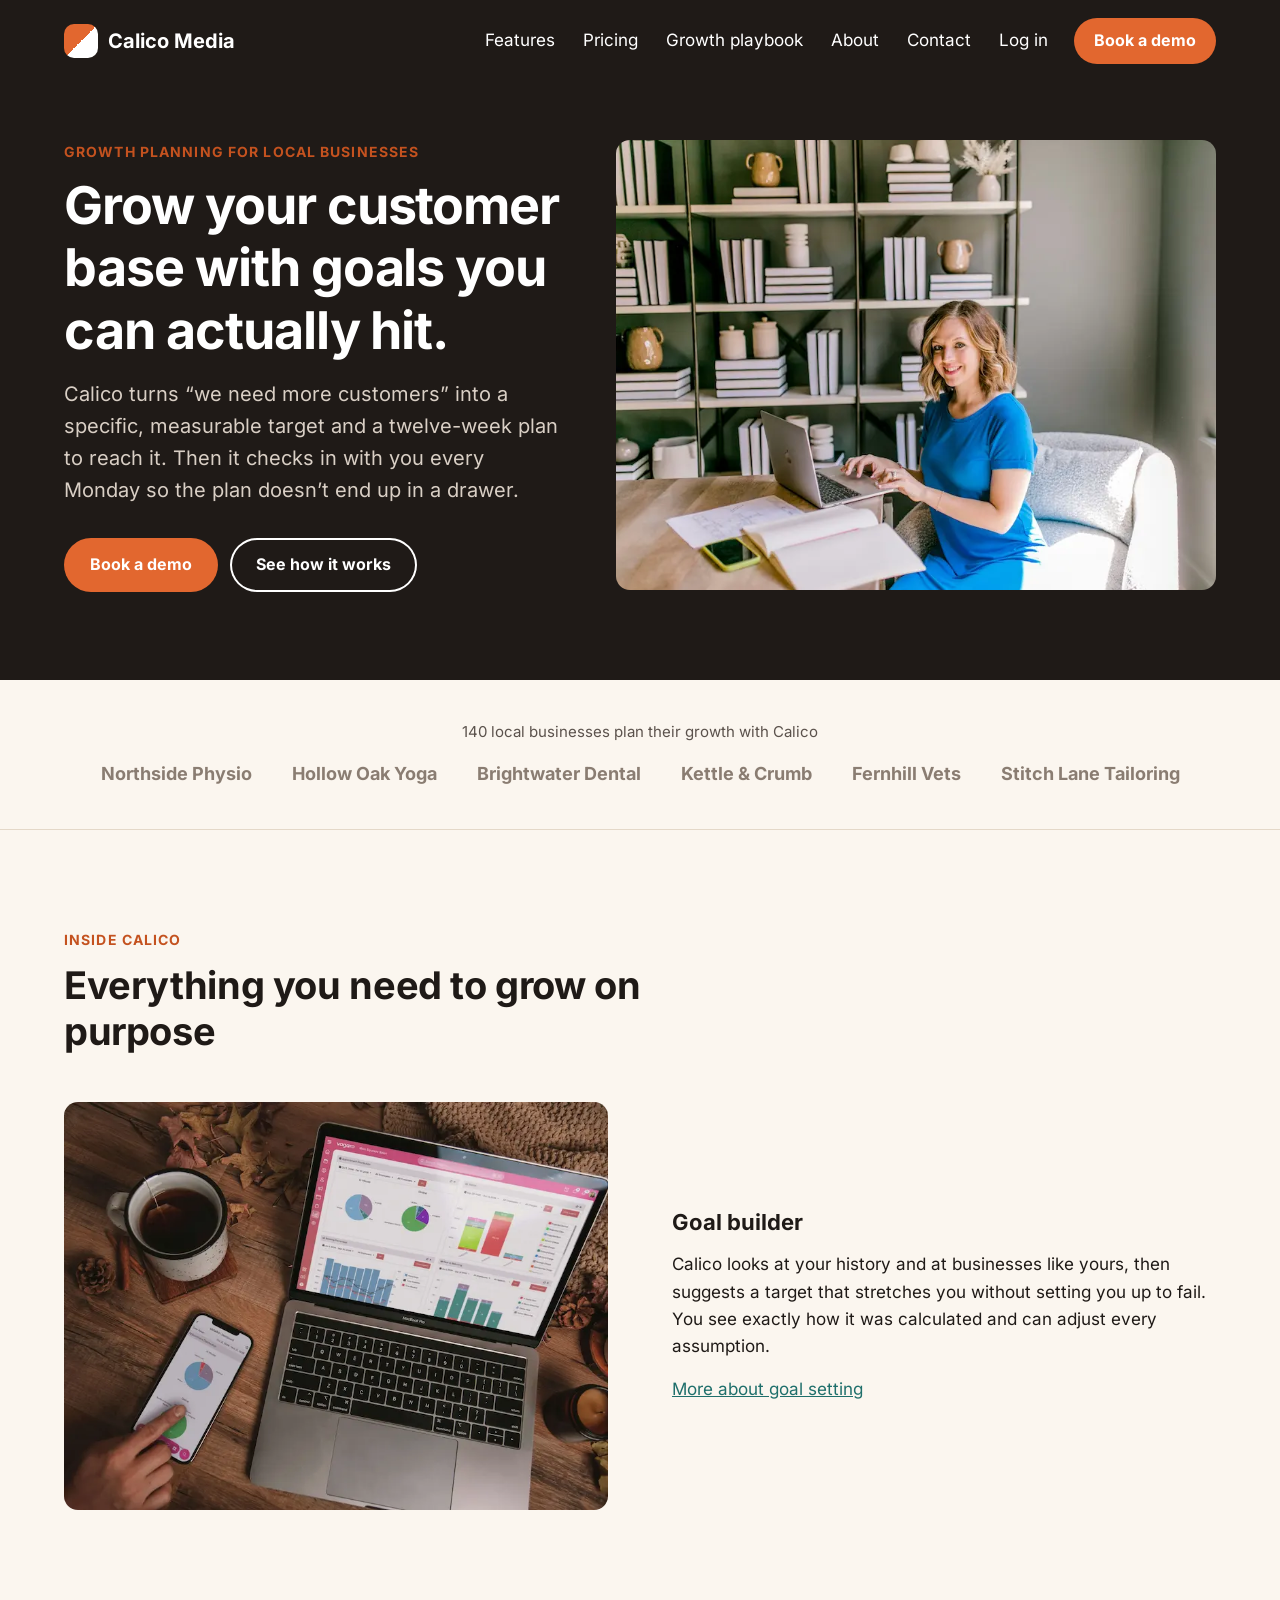
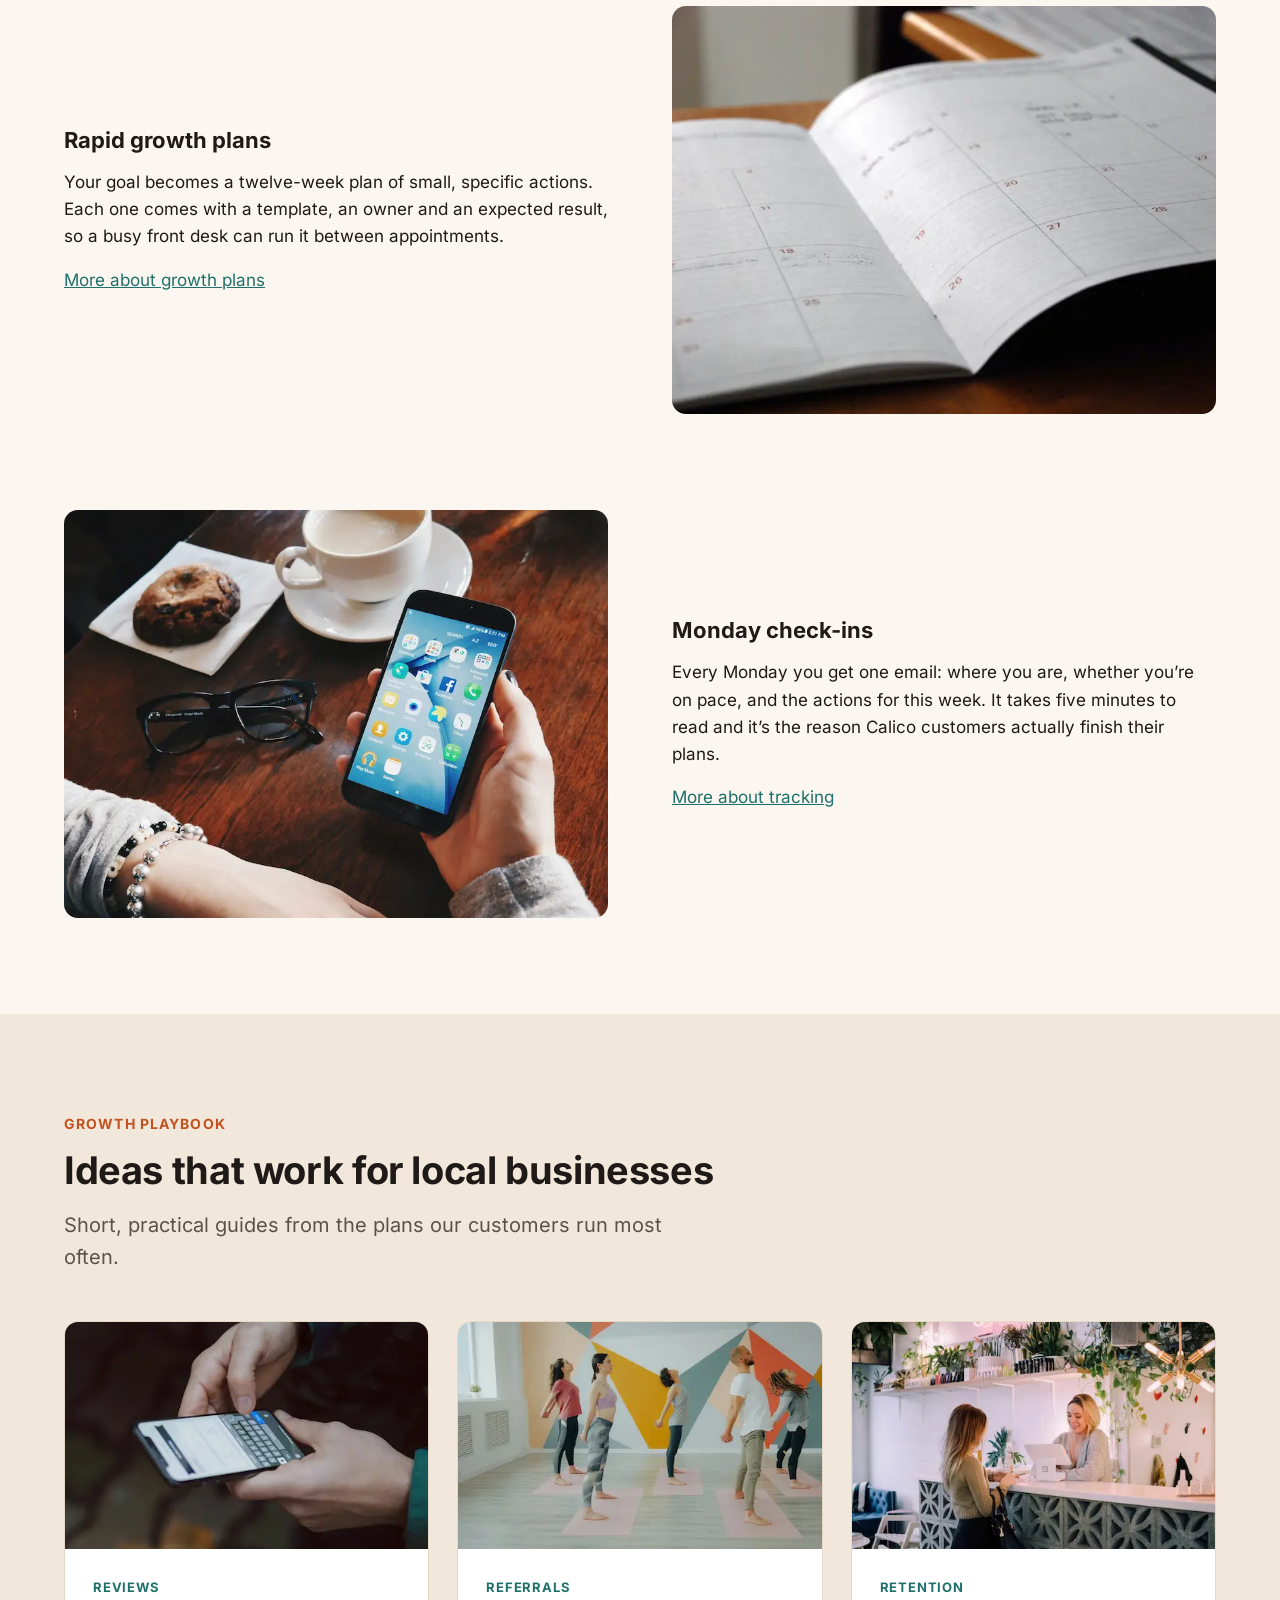
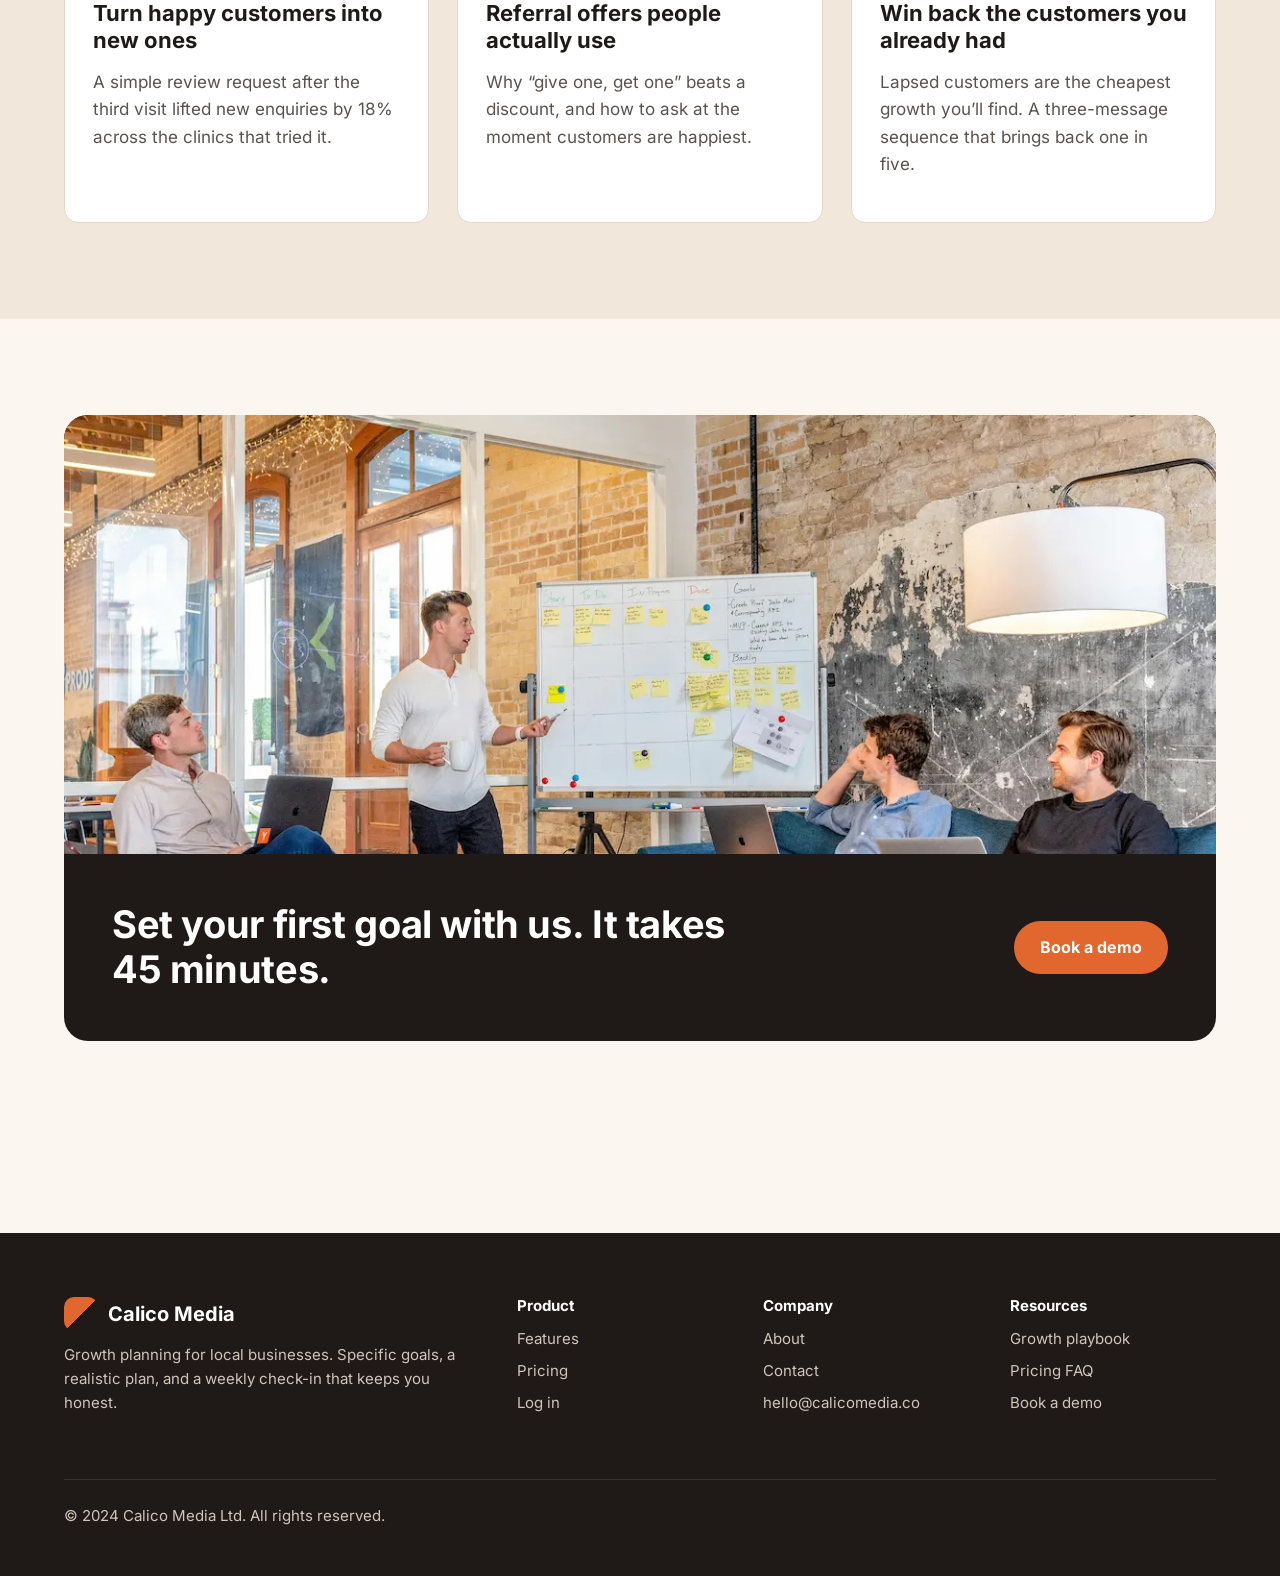
==== public/index.html @ 3d948ba3 "Optimize homepage images, fonts, and page weight" ====
<!DOCTYPE html>
<html lang="en">
<head>
  <meta charset="utf-8">
  <meta name="viewport" content="width=device-width, initial-scale=1">
  <title>Calico Media | Growth planning for local businesses</title>
  <meta name="description" content="Calico helps local businesses grow their customer base with specific, measurable, realistic goals and a rapid growth plan you can run every week.">
  <link rel="stylesheet" href="css/styles.css">
</head>
<body>
  <header class="site-header site-header--home">
    <div class="container">
      <a class="logo" href="index.html"><span class="logo-mark"></span>Calico Media</a>
      <nav aria-label="Main">
        <ul class="nav-links">
          <li><a href="features.html">Features</a></li>
          <li><a href="pricing.html">Pricing</a></li>
          <li><a href="#playbook">Growth playbook</a></li>
          <li><a href="about.html">About</a></li>
          <li><a href="contact.html">Contact</a></li>
          <li><a href="https://app.calicomedia.co/login">Log in</a></li>
          <li><a class="btn" href="contact.html">Book a demo</a></li>
        </ul>
      </nav>
    </div>
  </header>

  <main>
    <section class="hero">
      <div class="container hero-inner">
        <div class="hero-text">
          <span class="eyebrow">Growth planning for local businesses</span>
          <h1>Grow your customer base with goals you can actually hit.</h1>
          <p class="lead">Calico turns &ldquo;we need more customers&rdquo; into a specific, measurable target and a twelve-week plan to reach it. Then it checks in with you every Monday so the plan doesn&rsquo;t end up in a drawer.</p>
          <div class="hero-actions">
            <a class="btn" href="contact.html">Book a demo</a>
            <a class="btn btn--ghost" href="features.html">See how it works</a>
          </div>
        </div>
        <div class="hero-media">
  <img class="hero-image"
    src="images/hero-weekly-plan-800.webp"
    srcset="
      images/hero-weekly-plan-480.webp 480w,
      images/hero-weekly-plan-800.webp 800w,
      images/hero-weekly-plan-1200.webp 1200w
    "
    sizes="(max-width: 480px) calc(100vw - 32px),
           (max-width: 768px) calc(100vw - 48px),
           600px"
    alt="A business owner at her desk with a laptop and an open planner"
    fetchpriority="high">
</div>
</div>
</section>

    <section class="trust">
      <div class="container">
        <p>140 local businesses plan their growth with Calico</p>
        <ul class="trust-list">
          <li>Northside Physio</li>
          <li>Hollow Oak Yoga</li>
          <li>Brightwater Dental</li>
          <li>Kettle &amp; Crumb</li>
          <li>Fernhill Vets</li>
          <li>Stitch Lane Tailoring</li>
        </ul>
      </div>
    </section>

    <section class="section">
      <div class="container">
        <div class="section-intro">
          <span class="eyebrow">Inside Calico</span>
          <h2>Everything you need to grow on purpose</h2>
        </div>

        <div class="feature-row">
          <div class="feature-media">
            <img src="images/feature-goal-builder-800.webp"
             srcset="images/feature-goal-builder-480.webp 480w,
             images/feature-goal-builder-800.webp 800w,
             images/feature-goal-builder-1200.webp 1200w"
      sizes="(max-width: 480px) calc(100vw - 32px),
             (max-width: 768px) calc(100vw - 48px),
             (max-width: 1200px) calc(50vw - 56px),
             544px"
      alt="Growth charts on a laptop and phone beside a cup of tea"
      loading="lazy">
          </div>
          <div>
            <h3>Goal builder</h3>
            <p>Calico looks at your history and at businesses like yours, then suggests a target that stretches you without setting you up to fail. You see exactly how it was calculated and can adjust every assumption.</p>
            <a href="features.html">More about goal setting</a>
          </div>
        </div>

        <div class="feature-row feature-row--reverse">
          <div class="feature-media">
            <img
            src="images/feature-growth-plan-800.webp"
            srcset="
              images/feature-growth-plan-480.webp 480w,
              images/feature-growth-plan-800.webp 800w,
              images/feature-growth-plan-1200.webp 1200w
            "
            sizes="(max-width: 480px) calc(100vw - 32px),
                    (max-width: 768px) calc(100vw - 48px),
                    (max-width: 1200px) calc(50vw - 56px),
                    544px"
            alt="An open planner showing the weeks ahead"
            loading="lazy">
          </div>
          <div>
            <h3>Rapid growth plans</h3>
            <p>Your goal becomes a twelve-week plan of small, specific actions. Each one comes with a template, an owner and an expected result, so a busy front desk can run it between appointments.</p>
            <a href="features.html">More about growth plans</a>
          </div>
        </div>

        <div class="feature-row">
          <div class="feature-media">
            <img
            src="images/feature-monday-checkin-800.webp"
            srcset="
              images/feature-monday-checkin-480.webp 480w,
              images/feature-monday-checkin-800.webp 800w,
              images/feature-monday-checkin-1200.webp 1200w
            "
            sizes="(max-width: 480px) calc(100vw - 32px),
                    (max-width: 768px) calc(100vw - 48px),
                    (max-width: 1200px) calc(50vw - 56px),
                    544px"
            alt="Checking a phone over coffee on a Monday morning"
            loading="lazy">
          </div>
          <div>
            <h3>Monday check-ins</h3>
            <p>Every Monday you get one email: where you are, whether you&rsquo;re on pace, and the actions for this week. It takes five minutes to read and it&rsquo;s the reason Calico customers actually finish their plans.</p>
            <a href="features.html">More about tracking</a>
          </div>
        </div>
      </div>
    </section>

    <section class="section section--sand" id="playbook">
      <div class="container">
        <div class="section-intro">
          <span class="eyebrow">Growth playbook</span>
          <h2>Ideas that work for local businesses</h2>
          <p class="lead">Short, practical guides from the plans our customers run most often.</p>
        </div>
        <div class="playbook-grid">
          <article class="card">
            <img src="images/playbook-reviews-800.webp"
              srcset="
                images/playbook-reviews-480.webp 480w,
                images/playbook-reviews-800.webp 800w,
                images/playbook-reviews-1200.webp 1200w
              "
              sizes="(max-width: 480px) calc(100vw - 32px),
                    (max-width: 675px) calc(100vw - 48px),
                    (max-width: 1003px) calc(50vw - 38px),
                    (max-width: 1200px) calc((100vw - 104px) / 3),
                    365px"
              alt="A customer typing a review on their phone"
              loading="lazy">
            <div class="card-body">
              <span class="card-tag">Reviews</span>
              <h3>Turn happy customers into new ones</h3>
              <p>A simple review request after the third visit lifted new enquiries by 18% across the clinics that tried it.</p>
            </div>
          </article>
          <article class="card">
            <img src="images/playbook-referrals-800.webp"
                srcset="
                  images/playbook-referrals-480.webp 480w,
                  images/playbook-referrals-800.webp 800w,
                  images/playbook-referrals-1200.webp 1200w"
                sizes="(max-width: 480px) calc(100vw - 32px),
                      (max-width: 675px) calc(100vw - 48px),
                      (max-width: 1003px) calc(50vw - 38px),
                      (max-width: 1200px) calc((100vw - 104px) / 3),
                      365px"
                alt="A group class stretching together in a yoga studio"
                loading="lazy">
            <div class="card-body">
              <span class="card-tag">Referrals</span>
              <h3>Referral offers people actually use</h3>
              <p>Why &ldquo;give one, get one&rdquo; beats a discount, and how to ask at the moment customers are happiest.</p>
            </div>
          </article>
          <article class="card">
            <img src="images/playbook-rebooking-800.webp"
              srcset="
                images/playbook-rebooking-480.webp 480w,
                images/playbook-rebooking-800.webp 800w,
                images/playbook-rebooking-1200.webp 1200w"
              sizes="(max-width: 480px) calc(100vw - 32px),
                    (max-width: 675px) calc(100vw - 48px),
                    (max-width: 1003px) calc(50vw - 38px),
                    (max-width: 1200px) calc((100vw - 104px) / 3),
                    365px"
              alt="A customer at the front desk booking her next visit"
              loading="lazy">
            <div class="card-body">
              <span class="card-tag">Retention</span>
              <h3>Win back the customers you already had</h3>
              <p>Lapsed customers are the cheapest growth you&rsquo;ll find. A three-message sequence that brings back one in five.</p>
            </div>
          </article>
        </div>
      </div>
    </section>
    <section class="section">
      <div class="container">
        <div class="cta-band">
          <img src="images/team-workshop-1200.webp"
              srcset="
                images/team-workshop-480.webp 480w,
                images/team-workshop-800.webp 800w,
                images/team-workshop-1200.webp 1200w"
              sizes="(max-width: 480px) calc(100vw - 32px),
                    (max-width: 1200px) calc(100vw - 48px),
                    1152px"
              alt="The Calico Media team planning around a whiteboard"
              loading="lazy">
          <div class="cta-body">
            <h2>Set your first goal with us. It takes 45 minutes.</h2>
            <a class="btn" href="contact.html">Book a demo</a>
          </div>
        </div>
      </div>
    </section>
  </main>

  <footer class="site-footer">
    <div class="container">
      <div class="footer-grid">
        <div>
          <a class="logo" href="index.html"><span class="logo-mark"></span>Calico Media</a>
          <p>Growth planning for local businesses. Specific goals, a realistic plan, and a weekly check-in that keeps you honest.</p>
        </div>
        <div>
          <h4>Product</h4>
          <ul>
            <li><a href="features.html">Features</a></li>
            <li><a href="pricing.html">Pricing</a></li>
            <li><a href="https://app.calicomedia.co/login">Log in</a></li>
          </ul>
        </div>
        <div>
          <h4>Company</h4>
          <ul>
            <li><a href="about.html">About</a></li>
            <li><a href="contact.html">Contact</a></li>
            <li><a href="mailto:hello@calicomedia.co">hello@calicomedia.co</a></li>
          </ul>
        </div>
        <div>
          <h4>Resources</h4>
          <ul>
            <li><a href="index.html#playbook">Growth playbook</a></li>
            <li><a href="pricing.html#faq">Pricing FAQ</a></li>
            <li><a href="contact.html">Book a demo</a></li>
          </ul>
        </div>
      </div>
      <div class="footer-bottom">
        <p>&copy; 2024 Calico Media Ltd. All rights reserved.</p>
      </div>
    </div>
  </footer>
</body>
</html>
---- public/css/styles.css ----
/* Calico Media marketing site */

/* Self-hosted fonts */

@font-face {
  font-family: 'Inter';
  src: url('../fonts/inter-v20-latin-regular.woff2') format('woff2');
  font-weight: 400;
  font-style: normal;
  font-display: swap;
}

@font-face {
  font-family: 'Inter';
  src: url('../fonts/inter-v20-latin-700.woff2') format('woff2');
  font-weight: 700;
  font-style: normal;
  font-display: swap;
}

:root {
  --ink: #1f1a17;
  --ink-soft: #5b524c;
  --cream: #fbf6ef;
  --sand: #f1e7da;
  --white: #ffffff;
  --orange: #e2672f;
  --orange-dark: #c4521f;
  --teal: #1f6f6b;
  --line: #e4d8c8;
  --radius: 14px;
}

*,
*::before,
*::after {
  box-sizing: border-box;
}

body {
  margin: 0;
  font-family: 'Inter', -apple-system, BlinkMacSystemFont, 'Segoe UI', sans-serif;
  font-weight: 400;
  font-size: 17px;
  line-height: 1.6;
  color: var(--ink);
  background: var(--cream);
}

h1,
h2,
h3,
h4 {
  font-weight: 700;
  line-height: 1.2;
  margin: 0 0 16px;
}

h1 {
  font-size: 52px;
  letter-spacing: -0.02em;
}

h2 {
  font-size: 38px;
  letter-spacing: -0.01em;
}

h3 {
  font-size: 22px;
}

p {
  margin: 0 0 16px;
}

a {
  color: var(--teal);
}

img {
  max-width: 100%;
}

.container {
  max-width: 1200px;
  margin: 0 auto;
  padding: 0 24px;
}

.section {
  padding: 96px 0;
}

.section--sand {
  background: var(--sand);
}

.eyebrow {
  display: inline-block;
  font-size: 14px;
  font-weight: 700;
  letter-spacing: 0.08em;
  text-transform: uppercase;
  color: var(--orange-dark);
  margin-bottom: 12px;
}

.lead {
  font-size: 20px;
  color: var(--ink-soft);
  max-width: 640px;
}

.section-intro {
  max-width: 680px;
  margin-bottom: 48px;
}

.btn {
  display: inline-block;
  padding: 14px 26px;
  border-radius: 999px;
  background: var(--orange);
  color: var(--white);
  font-weight: 700;
  text-decoration: none;
  border: 0;
  font-size: 16px;
  font-family: inherit;
  cursor: pointer;
}

.btn:hover {
  background: var(--orange-dark);
}

.btn--ghost {
  background: transparent;
  color: inherit;
  box-shadow: inset 0 0 0 2px currentColor;
}

.btn--ghost:hover {
  background: rgba(255, 255, 255, 0.1);
}

/* Header */

.site-header {
  background: var(--white);
  border-bottom: 1px solid var(--line);
}

.site-header .container {
  display: flex;
  flex-wrap: wrap;
  align-items: center;
  justify-content: space-between;
  gap: 12px 32px;
  padding-top: 18px;
  padding-bottom: 18px;
}

.logo {
  display: flex;
  align-items: center;
  gap: 10px;
  flex-shrink: 0;
  font-size: 20px;
  font-weight: 700;
  color: var(--ink);
  text-decoration: none;
}

.logo-mark {
  width: 34px;
  height: 34px;
  border-radius: 10px;
  background: linear-gradient(135deg, var(--orange) 0%, var(--orange) 50%, var(--ink) 50%, var(--ink) 100%);
}

.nav-links {
  display: flex;
  flex-wrap: wrap;
  align-items: center;
  gap: 8px 28px;
  list-style: none;
  margin: 0;
  padding: 0;
}

.nav-links a {
  color: var(--ink);
  text-decoration: none;
}

.nav-links a:hover,
.nav-links a[aria-current='page'] {
  color: var(--orange-dark);
}

.site-header--home {
  background: var(--ink);
  border-bottom: 0;
}

.site-header--home .logo,
.site-header--home .nav-links a {
  color: var(--white);
}

.site-header--home .logo-mark {
  background: linear-gradient(135deg, var(--orange) 0%, var(--orange) 50%, var(--white) 50%, var(--white) 100%);
}

.site-header--home .container {
  flex-wrap: nowrap;
}

.site-header--home nav {
  min-width: 0;
}

.site-header--home .nav-links {
  flex-wrap: nowrap;
  gap: 0;
}

.site-header--home .nav-links li {
  min-width: 0;
}

.site-header--home .nav-links a {
  display: block;
  padding: 0 14px;
  white-space: nowrap;
}

.site-header--home .nav-links li:last-child {
  flex-shrink: 0;
}

.site-header--home .nav-links .btn {
  margin-left: 12px;
  padding: 10px 20px;
}

/* Home hero */

.hero {
  background: var(--ink);
  color: var(--white);
  padding: 56px 0 88px;
}

.hero-inner {
  display: flex;
  align-items: center;
  gap: 56px;
}

.hero-text {
  flex: 1;
}

.hero-text .lead {
  color: #d9cfc5;
}

.hero-actions {
  display: flex;
  flex-wrap: wrap;
  gap: 12px;
  margin-top: 32px;
}

.hero-media {
  width: 600px;
  max-width: 100%;
  flex-shrink: 1;
  min-width: 0;
}

.hero-image {
  width: 100%;
  aspect-ratio: 4 / 3;
  object-fit: cover;
  border-radius: var(--radius);
  display: block;
}

/* Trust strip */

.trust {
  padding: 40px 0;
  border-bottom: 1px solid var(--line);
  text-align: center;
}

.trust p {
  color: var(--ink-soft);
  font-size: 15px;
}

.trust-list {
  display: flex;
  flex-wrap: wrap;
  justify-content: center;
  gap: 12px 40px;
  list-style: none;
  margin: 0;
  padding: 0;
  font-weight: 700;
  font-size: 18px;
  color: #8a7d72;
}

/* Steps */

.steps {
  display: grid;
  grid-template-columns: repeat(auto-fit, minmax(240px, 1fr));
  gap: 24px;
}

.step {
  background: var(--white);
  border: 1px solid var(--line);
  border-radius: var(--radius);
  padding: 32px;
}

.step-number {
  display: inline-flex;
  align-items: center;
  justify-content: center;
  width: 40px;
  height: 40px;
  border-radius: 50%;
  background: var(--sand);
  color: var(--orange-dark);
  font-weight: 700;
  margin-bottom: 16px;
}

/* Check list */

.check-list {
  list-style: none;
  margin: 24px 0 0;
  padding: 0;
}

.check-list li {
  position: relative;
  padding-left: 32px;
  margin-bottom: 14px;
}

.check-list li::before {
  content: '';
  position: absolute;
  left: 0;
  top: 6px;
  width: 16px;
  height: 16px;
  border-radius: 50%;
  background: var(--teal);
  box-shadow: inset 0 0 0 4px #cfe6e4;
}

/* FAQ */

.faq {
  max-width: 820px;
}

.faq details {
  border-top: 1px solid var(--line);
  padding: 20px 0;
}

.faq details:last-child {
  border-bottom: 1px solid var(--line);
}

.faq summary {
  font-weight: 700;
  font-size: 19px;
  cursor: pointer;
}

.faq details p {
  margin-top: 12px;
  color: var(--ink-soft);
}

/* Feature rows */

.feature-row {
  display: grid;
  grid-template-columns: 1fr 1fr;
  gap: 64px;
  align-items: center;
  margin-bottom: 96px;
}

.feature-row:last-child {
  margin-bottom: 0;
}

.feature-row--reverse .feature-media {
  order: 2;
}

.feature-media img {
  display: block;
  width: 100%;
  aspect-ratio: 4 / 3;
  object-fit: cover;
  border-radius: var(--radius);
}

/* Playbook */

.playbook-grid {
  display: grid;
  grid-template-columns: repeat(auto-fit, minmax(300px, 1fr));
  gap: 28px;
}

/* Card grid */

.card-grid {
  display: grid;
  grid-template-columns: repeat(3, 1fr);
  gap: 28px;
}

.card {
  background: var(--white);
  border: 1px solid var(--line);
  border-radius: var(--radius);
  overflow: hidden;
}

.card img {
  display: block;
  width: 100%;
  aspect-ratio: 16 / 10;
  object-fit: cover;
}

.card-body {
  padding: 24px 28px 28px;
}

.card-body p {
  color: var(--ink-soft);
}

.card-tag {
  font-size: 13px;
  font-weight: 700;
  text-transform: uppercase;
  letter-spacing: 0.06em;
  color: var(--teal);
}

.icon-dot {
  width: 44px;
  height: 44px;
  border-radius: 12px;
  background: var(--sand);
  margin-bottom: 18px;
  position: relative;
}

.icon-dot::after {
  content: '';
  position: absolute;
  inset: 13px;
  border-radius: 50%;
  background: var(--orange);
}

/* CTA band */

.cta-band {
  background: var(--ink);
  color: var(--white);
  border-radius: 24px;
  overflow: hidden;
}

.cta-band img {
  display: block;
  width: 100%;
  aspect-ratio: 21 / 8;
  object-fit: cover;
}

.cta-body {
  padding: 48px;
  display: flex;
  flex-wrap: wrap;
  align-items: center;
  justify-content: space-between;
  gap: 24px;
}

.cta-body h2 {
  margin: 0;
  max-width: 620px;
}

/* Page header (inner pages) */

.page-header {
  padding: 80px 0 56px;
  border-bottom: 1px solid var(--line);
}

/* Pricing */

.pricing-grid {
  display: grid;
  grid-template-columns: repeat(auto-fit, minmax(260px, 1fr));
  gap: 24px;
  align-items: stretch;
}

.pricing-card {
  background: var(--white);
  border: 1px solid var(--line);
  border-radius: var(--radius);
  padding: 36px 32px;
  display: flex;
  flex-direction: column;
}

.pricing-card--featured {
  border: 2px solid var(--orange);
  box-shadow: 0 24px 48px rgba(226, 103, 47, 0.14);
}

.plan-badge {
  align-self: flex-start;
  font-size: 13px;
  font-weight: 700;
  background: var(--orange);
  color: var(--white);
  border-radius: 999px;
  padding: 4px 12px;
  margin-bottom: 16px;
}

.price {
  font-size: 48px;
  font-weight: 700;
  margin: 8px 0 4px;
}

.price small {
  font-size: 17px;
  font-weight: 400;
  color: var(--ink-soft);
}

.pricing-card .check-list {
  flex: 1;
  margin-bottom: 28px;
}

.pricing-card .btn {
  text-align: center;
}

.pricing-note {
  margin-top: 32px;
  color: var(--ink-soft);
  font-size: 15px;
}

/* About */

.stats {
  display: grid;
  grid-template-columns: repeat(auto-fit, minmax(160px, 1fr));
  gap: 16px;
}

.stat {
  background: var(--white);
  border: 1px solid var(--line);
  border-radius: var(--radius);
  padding: 28px 20px;
}

.stat-number {
  display: block;
  font-size: 48px;
  font-weight: 700;
  color: var(--orange-dark);
}

.stat-label {
  display: block;
  font-size: 15px;
  color: var(--ink-soft);
}

.prose {
  max-width: 720px;
}

.team-grid {
  display: grid;
  grid-template-columns: repeat(auto-fit, minmax(220px, 1fr));
  gap: 24px;
}

.person {
  background: var(--white);
  border: 1px solid var(--line);
  border-radius: var(--radius);
  padding: 28px;
}

.avatar {
  width: 56px;
  height: 56px;
  border-radius: 50%;
  background: var(--sand);
  color: var(--orange-dark);
  display: flex;
  align-items: center;
  justify-content: center;
  font-weight: 700;
  margin-bottom: 16px;
}

.person p {
  color: var(--ink-soft);
  font-size: 15px;
  margin: 0;
}

/* Contact */

.contact-layout {
  display: grid;
  grid-template-columns: 3fr 2fr;
  gap: 64px;
}

.contact-form label {
  display: block;
  font-weight: 700;
  margin-bottom: 6px;
}

.contact-form input,
.contact-form textarea {
  display: block;
  width: 100%;
  font: inherit;
  padding: 12px 14px;
  border: 1px solid var(--line);
  border-radius: 10px;
  background: var(--white);
  margin-bottom: 20px;
}

.contact-form textarea {
  min-height: 160px;
  resize: vertical;
}

.form-status {
  margin-top: 16px;
  font-weight: 700;
}

.form-status--success {
  color: var(--teal);
}

.form-status--error {
  color: #b3261e;
}

.contact-aside {
  background: var(--white);
  border: 1px solid var(--line);
  border-radius: var(--radius);
  padding: 32px;
  align-self: start;
}

.contact-aside h3 {
  font-size: 18px;
  margin-top: 24px;
  margin-bottom: 6px;
}

.contact-aside h3:first-child {
  margin-top: 0;
}

.contact-aside p {
  color: var(--ink-soft);
  margin: 0;
}

/* Footer */

.site-footer {
  background: var(--ink);
  color: #cfc5bb;
  padding: 64px 0 32px;
  margin-top: 96px;
  font-size: 15px;
}

.footer-grid {
  display: grid;
  grid-template-columns: 2fr 1fr 1fr 1fr;
  gap: 40px;
}

.site-footer h4 {
  color: var(--white);
  font-size: 15px;
  margin-bottom: 12px;
}

.site-footer ul {
  list-style: none;
  margin: 0;
  padding: 0;
}

.site-footer li {
  margin-bottom: 8px;
}

.site-footer a {
  color: #cfc5bb;
  text-decoration: none;
}

.site-footer a:hover {
  color: var(--white);
}

.site-footer .logo {
  color: var(--white);
  margin-bottom: 12px;
}

.footer-bottom {
  border-top: 1px solid #3a322d;
  margin-top: 48px;
  padding-top: 24px;
}

@media (max-width: 768px) {
  /* Stack hero content */
.hero-inner {
  flex-direction: column-reverse;
  gap: 32px;
}

.hero-text,
.hero-media {
  width: 100%;
  min-width: 0;
}

/* Fix navigation */
.site-header--home .container {
  flex-wrap: wrap;
  justify-content: center;
}

.site-header--home nav {
  width: 100%;
}

.site-header--home .nav-links {
  flex-wrap: wrap;
  justify-content: center;
  gap: 12px;
}

.site-header--home .nav-links a {
  padding: 8px;
}

/* Feature cards */
  
  h1 {
    font-size: 40px;
  }

  h2 {
    font-size: 30px;
  }

  .section {
    padding: 64px 0;
  }

  .feature-row {
    grid-template-columns: 1fr;
    gap: 32px;
    margin-bottom: 64px;
  }

  .feature-row--reverse .feature-media {
    order: 0;
  }

  .card-grid {
    grid-template-columns: repeat(2, 1fr);
  }

  .contact-layout {
    grid-template-columns: 1fr;
    gap: 40px;
  }

  .footer-grid {
    grid-template-columns: 1fr 1fr;
  }
}
@media (max-width: 480px) {

/* Keep hero image within screen */
.hero-media {
  width: 100%;
}

.hero-image {
  width: 100%;
  height: auto;
}

/* Adjust navigation for phones */
.site-header--home .nav-links {
  gap: 8px;
}

.site-header--home .nav-links a {
  padding: 6px;
  font-size: 14px;
}

/* Reduce container padding */
.container {
  padding-left: 16px;
  padding-right: 16px;
}
  
  h1 {
    font-size: 34px;
  }

  .card-grid {
    grid-template-columns: 1fr;
  }

  .cta-body {
    padding: 32px 24px;
  }

  .footer-grid {
    grid-template-columns: 1fr;
  }
}
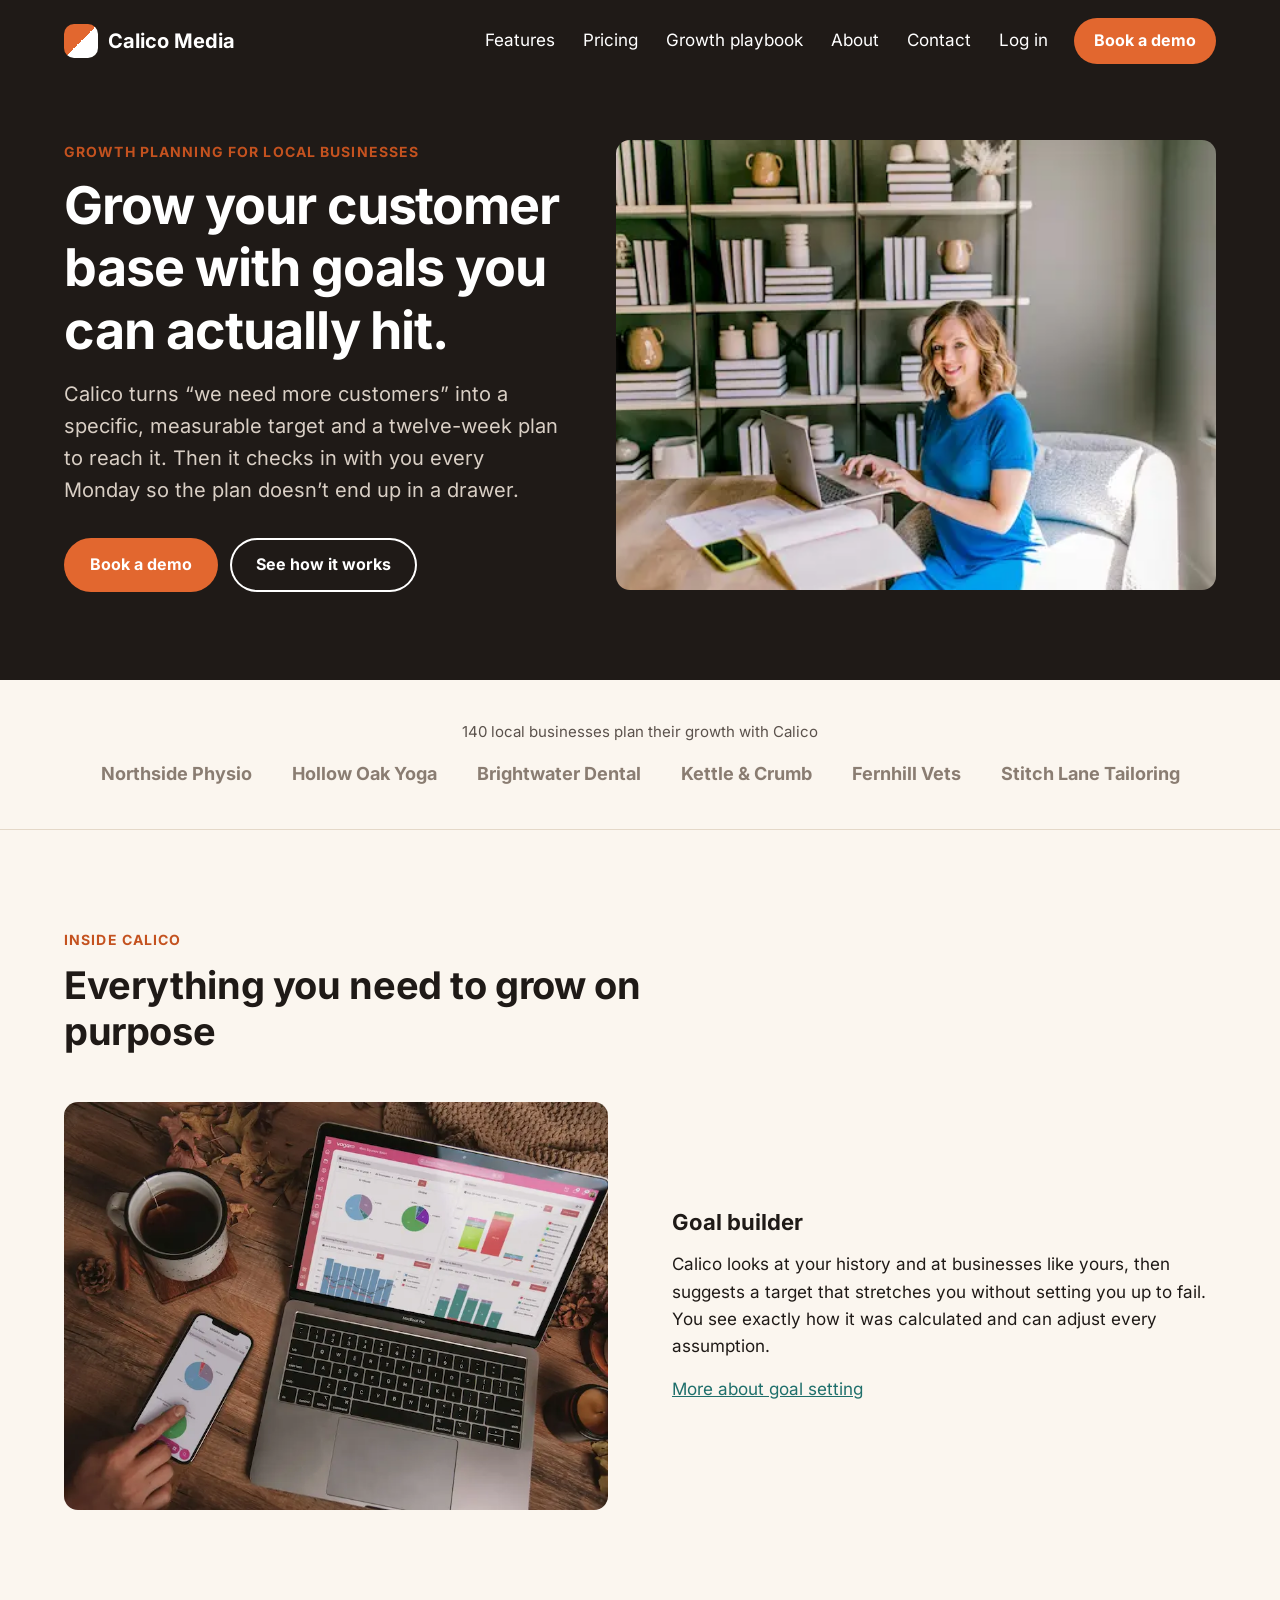
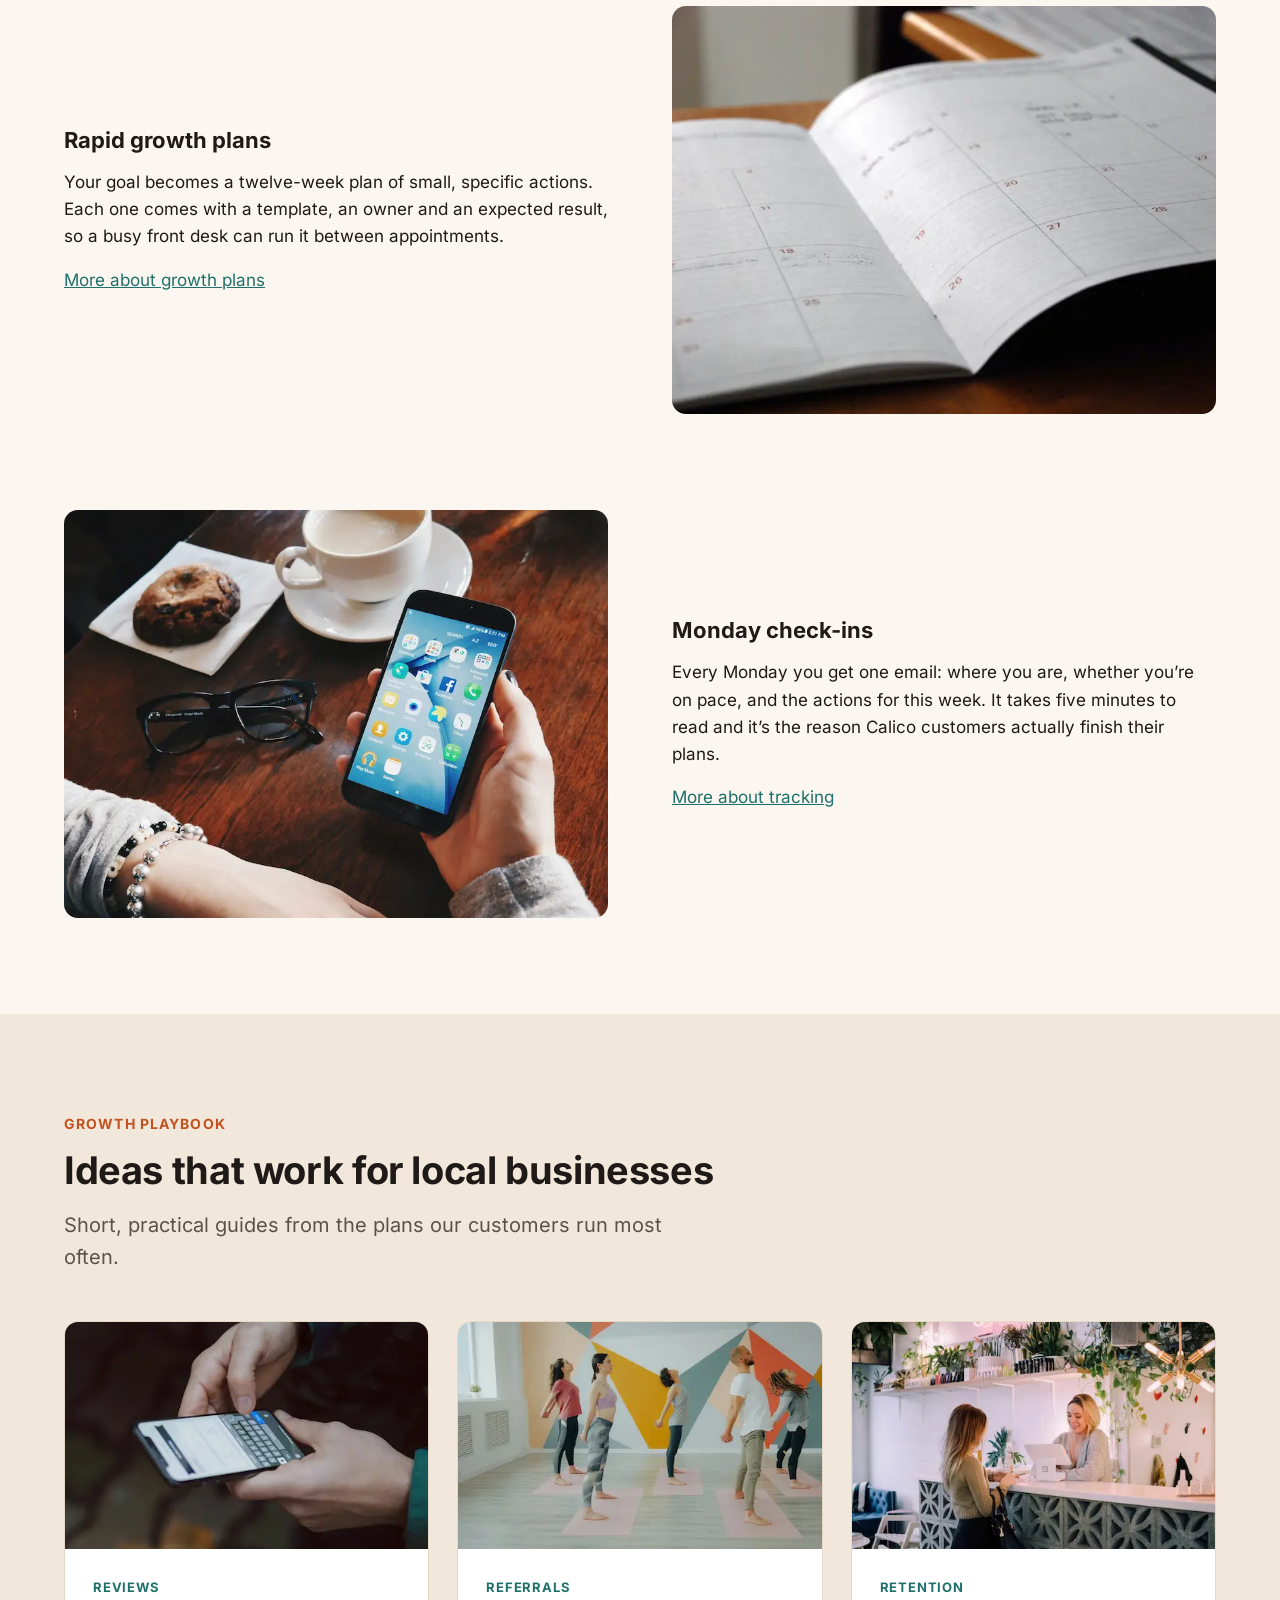
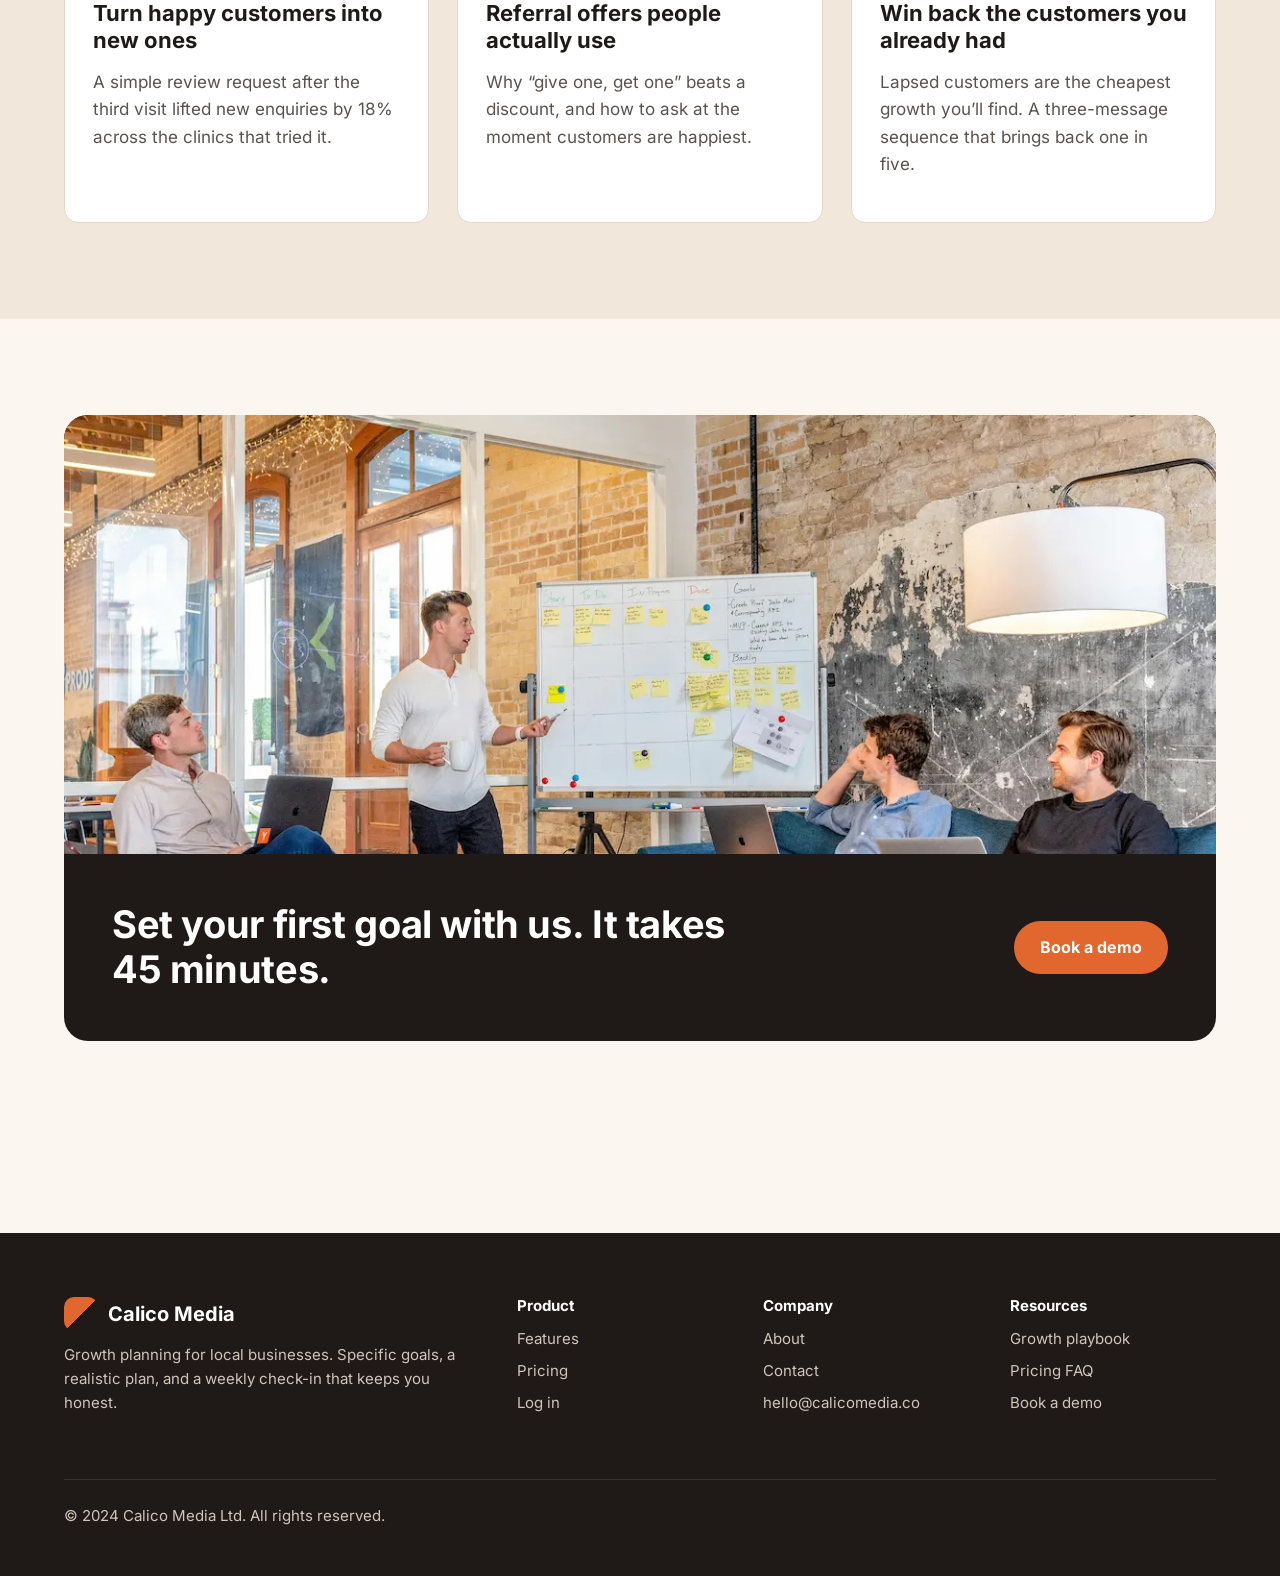
==== commit dc8439b1: "Remove unused images, self-host remaining fonts, and tidy HTML" ====
--- a/public/index.html
+++ b/public/index.html
@@ -1,275 +1,339 @@
-<!DOCTYPE html>
+<!doctype html>
 <html lang="en">
-<head>
-  <meta charset="utf-8">
-  <meta name="viewport" content="width=device-width, initial-scale=1">
-  <title>Calico Media | Growth planning for local businesses</title>
-  <meta name="description" content="Calico helps local businesses grow their customer base with specific, measurable, realistic goals and a rapid growth plan you can run every week.">
-  <link rel="stylesheet" href="css/styles.css">
-</head>
-<body>
-  <header class="site-header site-header--home">
-    <div class="container">
-      <a class="logo" href="index.html"><span class="logo-mark"></span>Calico Media</a>
-      <nav aria-label="Main">
-        <ul class="nav-links">
-          <li><a href="features.html">Features</a></li>
-          <li><a href="pricing.html">Pricing</a></li>
-          <li><a href="#playbook">Growth playbook</a></li>
-          <li><a href="about.html">About</a></li>
-          <li><a href="contact.html">Contact</a></li>
-          <li><a href="https://app.calicomedia.co/login">Log in</a></li>
-          <li><a class="btn" href="contact.html">Book a demo</a></li>
-        </ul>
-      </nav>
-    </div>
-  </header>
-
-  <main>
-    <section class="hero">
-      <div class="container hero-inner">
-        <div class="hero-text">
-          <span class="eyebrow">Growth planning for local businesses</span>
-          <h1>Grow your customer base with goals you can actually hit.</h1>
-          <p class="lead">Calico turns &ldquo;we need more customers&rdquo; into a specific, measurable target and a twelve-week plan to reach it. Then it checks in with you every Monday so the plan doesn&rsquo;t end up in a drawer.</p>
-          <div class="hero-actions">
-            <a class="btn" href="contact.html">Book a demo</a>
-            <a class="btn btn--ghost" href="features.html">See how it works</a>
-          </div>
-        </div>
-        <div class="hero-media">
-  <img class="hero-image"
-    src="images/hero-weekly-plan-800.webp"
-    srcset="
-      images/hero-weekly-plan-480.webp 480w,
-      images/hero-weekly-plan-800.webp 800w,
-      images/hero-weekly-plan-1200.webp 1200w
-    "
-    sizes="(max-width: 480px) calc(100vw - 32px),
+  <head>
+    <meta charset="utf-8" />
+    <meta name="viewport" content="width=device-width, initial-scale=1" />
+    <title>Calico Media | Growth planning for local businesses</title>
+    <meta
+      name="description"
+      content="Calico helps local businesses grow their customer base with specific, measurable, realistic goals and a rapid growth plan you can run every week."
+    />
+    <link rel="stylesheet" href="css/styles.css" />
+  </head>
+  <body>
+    <header class="site-header site-header--home">
+      <div class="container">
+        <a class="logo" href="index.html"
+          ><span class="logo-mark"></span>Calico Media</a
+        >
+        <nav aria-label="Main">
+          <ul class="nav-links">
+            <li><a href="features.html">Features</a></li>
+            <li><a href="pricing.html">Pricing</a></li>
+            <li><a href="#playbook">Growth playbook</a></li>
+            <li><a href="about.html">About</a></li>
+            <li><a href="contact.html">Contact</a></li>
+            <li><a href="https://app.calicomedia.co/login">Log in</a></li>
+            <li><a class="btn" href="contact.html">Book a demo</a></li>
+          </ul>
+        </nav>
+      </div>
+    </header>
+
+    <main>
+      <section class="hero">
+        <div class="container hero-inner">
+          <div class="hero-text">
+            <span class="eyebrow">Growth planning for local businesses</span>
+            <h1>Grow your customer base with goals you can actually hit.</h1>
+            <p class="lead">
+              Calico turns &ldquo;we need more customers&rdquo; into a specific,
+              measurable target and a twelve-week plan to reach it. Then it
+              checks in with you every Monday so the plan doesn&rsquo;t end up
+              in a drawer.
+            </p>
+            <div class="hero-actions">
+              <a class="btn" href="contact.html">Book a demo</a>
+              <a class="btn btn--ghost" href="features.html"
+                >See how it works</a
+              >
+            </div>
+          </div>
+          <div class="hero-media">
+            <img
+              class="hero-image"
+              src="images/hero-weekly-plan-800.webp"
+              srcset="
+                images/hero-weekly-plan-480.webp   480w,
+                images/hero-weekly-plan-800.webp   800w,
+                images/hero-weekly-plan-1200.webp 1200w
+              "
+              sizes="(max-width: 480px) calc(100vw - 32px),
            (max-width: 768px) calc(100vw - 48px),
            600px"
-    alt="A business owner at her desk with a laptop and an open planner"
-    fetchpriority="high">
-</div>
-</div>
-</section>
-
-    <section class="trust">
-      <div class="container">
-        <p>140 local businesses plan their growth with Calico</p>
-        <ul class="trust-list">
-          <li>Northside Physio</li>
-          <li>Hollow Oak Yoga</li>
-          <li>Brightwater Dental</li>
-          <li>Kettle &amp; Crumb</li>
-          <li>Fernhill Vets</li>
-          <li>Stitch Lane Tailoring</li>
-        </ul>
-      </div>
-    </section>
-
-    <section class="section">
-      <div class="container">
-        <div class="section-intro">
-          <span class="eyebrow">Inside Calico</span>
-          <h2>Everything you need to grow on purpose</h2>
-        </div>
-
-        <div class="feature-row">
-          <div class="feature-media">
-            <img src="images/feature-goal-builder-800.webp"
-             srcset="images/feature-goal-builder-480.webp 480w,
-             images/feature-goal-builder-800.webp 800w,
-             images/feature-goal-builder-1200.webp 1200w"
-      sizes="(max-width: 480px) calc(100vw - 32px),
+              alt="A business owner at her desk with a laptop and an open planner"
+              fetchpriority="high"
+            />
+          </div>
+        </div>
+      </section>
+
+      <section class="trust">
+        <div class="container">
+          <p>140 local businesses plan their growth with Calico</p>
+          <ul class="trust-list">
+            <li>Northside Physio</li>
+            <li>Hollow Oak Yoga</li>
+            <li>Brightwater Dental</li>
+            <li>Kettle &amp; Crumb</li>
+            <li>Fernhill Vets</li>
+            <li>Stitch Lane Tailoring</li>
+          </ul>
+        </div>
+      </section>
+
+      <section class="section">
+        <div class="container">
+          <div class="section-intro">
+            <span class="eyebrow">Inside Calico</span>
+            <h2>Everything you need to grow on purpose</h2>
+          </div>
+
+          <div class="feature-row">
+            <div class="feature-media">
+              <img
+                src="images/feature-goal-builder-800.webp"
+                srcset="
+                  images/feature-goal-builder-480.webp   480w,
+                  images/feature-goal-builder-800.webp   800w,
+                  images/feature-goal-builder-1200.webp 1200w
+                "
+                sizes="(max-width: 480px) calc(100vw - 32px),
              (max-width: 768px) calc(100vw - 48px),
              (max-width: 1200px) calc(50vw - 56px),
              544px"
-      alt="Growth charts on a laptop and phone beside a cup of tea"
-      loading="lazy">
-          </div>
-          <div>
-            <h3>Goal builder</h3>
-            <p>Calico looks at your history and at businesses like yours, then suggests a target that stretches you without setting you up to fail. You see exactly how it was calculated and can adjust every assumption.</p>
-            <a href="features.html">More about goal setting</a>
-          </div>
-        </div>
-
-        <div class="feature-row feature-row--reverse">
-          <div class="feature-media">
-            <img
-            src="images/feature-growth-plan-800.webp"
-            srcset="
-              images/feature-growth-plan-480.webp 480w,
-              images/feature-growth-plan-800.webp 800w,
-              images/feature-growth-plan-1200.webp 1200w
-            "
-            sizes="(max-width: 480px) calc(100vw - 32px),
+                alt="Growth charts on a laptop and phone beside a cup of tea"
+                loading="lazy"
+              />
+            </div>
+            <div>
+              <h3>Goal builder</h3>
+              <p>
+                Calico looks at your history and at businesses like yours, then
+                suggests a target that stretches you without setting you up to
+                fail. You see exactly how it was calculated and can adjust every
+                assumption.
+              </p>
+              <a href="features.html">More about goal setting</a>
+            </div>
+          </div>
+
+          <div class="feature-row feature-row--reverse">
+            <div class="feature-media">
+              <img
+                src="images/feature-growth-plan-800.webp"
+                srcset="
+                  images/feature-growth-plan-480.webp   480w,
+                  images/feature-growth-plan-800.webp   800w,
+                  images/feature-growth-plan-1200.webp 1200w
+                "
+                sizes="(max-width: 480px) calc(100vw - 32px),
                     (max-width: 768px) calc(100vw - 48px),
                     (max-width: 1200px) calc(50vw - 56px),
                     544px"
-            alt="An open planner showing the weeks ahead"
-            loading="lazy">
-          </div>
-          <div>
-            <h3>Rapid growth plans</h3>
-            <p>Your goal becomes a twelve-week plan of small, specific actions. Each one comes with a template, an owner and an expected result, so a busy front desk can run it between appointments.</p>
-            <a href="features.html">More about growth plans</a>
-          </div>
-        </div>
-
-        <div class="feature-row">
-          <div class="feature-media">
-            <img
-            src="images/feature-monday-checkin-800.webp"
-            srcset="
-              images/feature-monday-checkin-480.webp 480w,
-              images/feature-monday-checkin-800.webp 800w,
-              images/feature-monday-checkin-1200.webp 1200w
-            "
-            sizes="(max-width: 480px) calc(100vw - 32px),
+                alt="An open planner showing the weeks ahead"
+                loading="lazy"
+              />
+            </div>
+            <div>
+              <h3>Rapid growth plans</h3>
+              <p>
+                Your goal becomes a twelve-week plan of small, specific actions.
+                Each one comes with a template, an owner and an expected result,
+                so a busy front desk can run it between appointments.
+              </p>
+              <a href="features.html">More about growth plans</a>
+            </div>
+          </div>
+
+          <div class="feature-row">
+            <div class="feature-media">
+              <img
+                src="images/feature-monday-checkin-800.webp"
+                srcset="
+                  images/feature-monday-checkin-480.webp   480w,
+                  images/feature-monday-checkin-800.webp   800w,
+                  images/feature-monday-checkin-1200.webp 1200w
+                "
+                sizes="(max-width: 480px) calc(100vw - 32px),
                     (max-width: 768px) calc(100vw - 48px),
                     (max-width: 1200px) calc(50vw - 56px),
                     544px"
-            alt="Checking a phone over coffee on a Monday morning"
-            loading="lazy">
-          </div>
-          <div>
-            <h3>Monday check-ins</h3>
-            <p>Every Monday you get one email: where you are, whether you&rsquo;re on pace, and the actions for this week. It takes five minutes to read and it&rsquo;s the reason Calico customers actually finish their plans.</p>
-            <a href="features.html">More about tracking</a>
-          </div>
-        </div>
-      </div>
-    </section>
-
-    <section class="section section--sand" id="playbook">
-      <div class="container">
-        <div class="section-intro">
-          <span class="eyebrow">Growth playbook</span>
-          <h2>Ideas that work for local businesses</h2>
-          <p class="lead">Short, practical guides from the plans our customers run most often.</p>
-        </div>
-        <div class="playbook-grid">
-          <article class="card">
-            <img src="images/playbook-reviews-800.webp"
-              srcset="
-                images/playbook-reviews-480.webp 480w,
-                images/playbook-reviews-800.webp 800w,
-                images/playbook-reviews-1200.webp 1200w
-              "
-              sizes="(max-width: 480px) calc(100vw - 32px),
+                alt="Checking a phone over coffee on a Monday morning"
+                loading="lazy"
+              />
+            </div>
+            <div>
+              <h3>Monday check-ins</h3>
+              <p>
+                Every Monday you get one email: where you are, whether
+                you&rsquo;re on pace, and the actions for this week. It takes
+                five minutes to read and it&rsquo;s the reason Calico customers
+                actually finish their plans.
+              </p>
+              <a href="features.html">More about tracking</a>
+            </div>
+          </div>
+        </div>
+      </section>
+
+      <section class="section section--sand" id="playbook">
+        <div class="container">
+          <div class="section-intro">
+            <span class="eyebrow">Growth playbook</span>
+            <h2>Ideas that work for local businesses</h2>
+            <p class="lead">
+              Short, practical guides from the plans our customers run most
+              often.
+            </p>
+          </div>
+          <div class="playbook-grid">
+            <article class="card">
+              <img
+                src="images/playbook-reviews-800.webp"
+                srcset="
+                  images/playbook-reviews-480.webp   480w,
+                  images/playbook-reviews-800.webp   800w,
+                  images/playbook-reviews-1200.webp 1200w
+                "
+                sizes="(max-width: 480px) calc(100vw - 32px),
                     (max-width: 675px) calc(100vw - 48px),
                     (max-width: 1003px) calc(50vw - 38px),
                     (max-width: 1200px) calc((100vw - 104px) / 3),
                     365px"
-              alt="A customer typing a review on their phone"
-              loading="lazy">
-            <div class="card-body">
-              <span class="card-tag">Reviews</span>
-              <h3>Turn happy customers into new ones</h3>
-              <p>A simple review request after the third visit lifted new enquiries by 18% across the clinics that tried it.</p>
-            </div>
-          </article>
-          <article class="card">
-            <img src="images/playbook-referrals-800.webp"
-                srcset="
-                  images/playbook-referrals-480.webp 480w,
-                  images/playbook-referrals-800.webp 800w,
-                  images/playbook-referrals-1200.webp 1200w"
+                alt="A customer typing a review on their phone"
+                loading="lazy"
+              />
+              <div class="card-body">
+                <span class="card-tag">Reviews</span>
+                <h3>Turn happy customers into new ones</h3>
+                <p>
+                  A simple review request after the third visit lifted new
+                  enquiries by 18% across the clinics that tried it.
+                </p>
+              </div>
+            </article>
+            <article class="card">
+              <img
+                src="images/playbook-referrals-800.webp"
+                srcset="
+                  images/playbook-referrals-480.webp   480w,
+                  images/playbook-referrals-800.webp   800w,
+                  images/playbook-referrals-1200.webp 1200w
+                "
                 sizes="(max-width: 480px) calc(100vw - 32px),
                       (max-width: 675px) calc(100vw - 48px),
                       (max-width: 1003px) calc(50vw - 38px),
                       (max-width: 1200px) calc((100vw - 104px) / 3),
                       365px"
                 alt="A group class stretching together in a yoga studio"
-                loading="lazy">
-            <div class="card-body">
-              <span class="card-tag">Referrals</span>
-              <h3>Referral offers people actually use</h3>
-              <p>Why &ldquo;give one, get one&rdquo; beats a discount, and how to ask at the moment customers are happiest.</p>
-            </div>
-          </article>
-          <article class="card">
-            <img src="images/playbook-rebooking-800.webp"
-              srcset="
-                images/playbook-rebooking-480.webp 480w,
-                images/playbook-rebooking-800.webp 800w,
-                images/playbook-rebooking-1200.webp 1200w"
-              sizes="(max-width: 480px) calc(100vw - 32px),
+                loading="lazy"
+              />
+              <div class="card-body">
+                <span class="card-tag">Referrals</span>
+                <h3>Referral offers people actually use</h3>
+                <p>
+                  Why &ldquo;give one, get one&rdquo; beats a discount, and how
+                  to ask at the moment customers are happiest.
+                </p>
+              </div>
+            </article>
+            <article class="card">
+              <img
+                src="images/playbook-rebooking-800.webp"
+                srcset="
+                  images/playbook-rebooking-480.webp   480w,
+                  images/playbook-rebooking-800.webp   800w,
+                  images/playbook-rebooking-1200.webp 1200w
+                "
+                sizes="(max-width: 480px) calc(100vw - 32px),
                     (max-width: 675px) calc(100vw - 48px),
                     (max-width: 1003px) calc(50vw - 38px),
                     (max-width: 1200px) calc((100vw - 104px) / 3),
                     365px"
-              alt="A customer at the front desk booking her next visit"
-              loading="lazy">
-            <div class="card-body">
-              <span class="card-tag">Retention</span>
-              <h3>Win back the customers you already had</h3>
-              <p>Lapsed customers are the cheapest growth you&rsquo;ll find. A three-message sequence that brings back one in five.</p>
-            </div>
-          </article>
-        </div>
-      </div>
-    </section>
-    <section class="section">
-      <div class="container">
-        <div class="cta-band">
-          <img src="images/team-workshop-1200.webp"
+                alt="A customer at the front desk booking her next visit"
+                loading="lazy"
+              />
+              <div class="card-body">
+                <span class="card-tag">Retention</span>
+                <h3>Win back the customers you already had</h3>
+                <p>
+                  Lapsed customers are the cheapest growth you&rsquo;ll find. A
+                  three-message sequence that brings back one in five.
+                </p>
+              </div>
+            </article>
+          </div>
+        </div>
+      </section>
+      <section class="section">
+        <div class="container">
+          <div class="cta-band">
+            <img
+              src="images/team-workshop-1200.webp"
               srcset="
-                images/team-workshop-480.webp 480w,
-                images/team-workshop-800.webp 800w,
-                images/team-workshop-1200.webp 1200w"
+                images/team-workshop-480.webp   480w,
+                images/team-workshop-800.webp   800w,
+                images/team-workshop-1200.webp 1200w
+              "
               sizes="(max-width: 480px) calc(100vw - 32px),
                     (max-width: 1200px) calc(100vw - 48px),
                     1152px"
               alt="The Calico Media team planning around a whiteboard"
-              loading="lazy">
-          <div class="cta-body">
-            <h2>Set your first goal with us. It takes 45 minutes.</h2>
-            <a class="btn" href="contact.html">Book a demo</a>
-          </div>
+              loading="lazy"
+            />
+            <div class="cta-body">
+              <h2>Set your first goal with us. It takes 45 minutes.</h2>
+              <a class="btn" href="contact.html">Book a demo</a>
+            </div>
+          </div>
+        </div>
+      </section>
+    </main>
+
+    <footer class="site-footer">
+      <div class="container">
+        <div class="footer-grid">
+          <div>
+            <a class="logo" href="index.html"
+              ><span class="logo-mark"></span>Calico Media</a
+            >
+            <p>
+              Growth planning for local businesses. Specific goals, a realistic
+              plan, and a weekly check-in that keeps you honest.
+            </p>
+          </div>
+          <div>
+            <h4>Product</h4>
+            <ul>
+              <li><a href="features.html">Features</a></li>
+              <li><a href="pricing.html">Pricing</a></li>
+              <li><a href="https://app.calicomedia.co/login">Log in</a></li>
+            </ul>
+          </div>
+          <div>
+            <h4>Company</h4>
+            <ul>
+              <li><a href="about.html">About</a></li>
+              <li><a href="contact.html">Contact</a></li>
+              <li>
+                <a href="mailto:hello@calicomedia.co">hello@calicomedia.co</a>
+              </li>
+            </ul>
+          </div>
+          <div>
+            <h4>Resources</h4>
+            <ul>
+              <li><a href="index.html#playbook">Growth playbook</a></li>
+              <li><a href="pricing.html#faq">Pricing FAQ</a></li>
+              <li><a href="contact.html">Book a demo</a></li>
+            </ul>
+          </div>
+        </div>
+        <div class="footer-bottom">
+          <p>&copy; 2024 Calico Media Ltd. All rights reserved.</p>
         </div>
       </div>
-    </section>
-  </main>
-
-  <footer class="site-footer">
-    <div class="container">
-      <div class="footer-grid">
-        <div>
-          <a class="logo" href="index.html"><span class="logo-mark"></span>Calico Media</a>
-          <p>Growth planning for local businesses. Specific goals, a realistic plan, and a weekly check-in that keeps you honest.</p>
-        </div>
-        <div>
-          <h4>Product</h4>
-          <ul>
-            <li><a href="features.html">Features</a></li>
-            <li><a href="pricing.html">Pricing</a></li>
-            <li><a href="https://app.calicomedia.co/login">Log in</a></li>
-          </ul>
-        </div>
-        <div>
-          <h4>Company</h4>
-          <ul>
-            <li><a href="about.html">About</a></li>
-            <li><a href="contact.html">Contact</a></li>
-            <li><a href="mailto:hello@calicomedia.co">hello@calicomedia.co</a></li>
-          </ul>
-        </div>
-        <div>
-          <h4>Resources</h4>
-          <ul>
-            <li><a href="index.html#playbook">Growth playbook</a></li>
-            <li><a href="pricing.html#faq">Pricing FAQ</a></li>
-            <li><a href="contact.html">Book a demo</a></li>
-          </ul>
-        </div>
-      </div>
-      <div class="footer-bottom">
-        <p>&copy; 2024 Calico Media Ltd. All rights reserved.</p>
-      </div>
-    </div>
-  </footer>
-</body>
+    </footer>
+  </body>
 </html>
